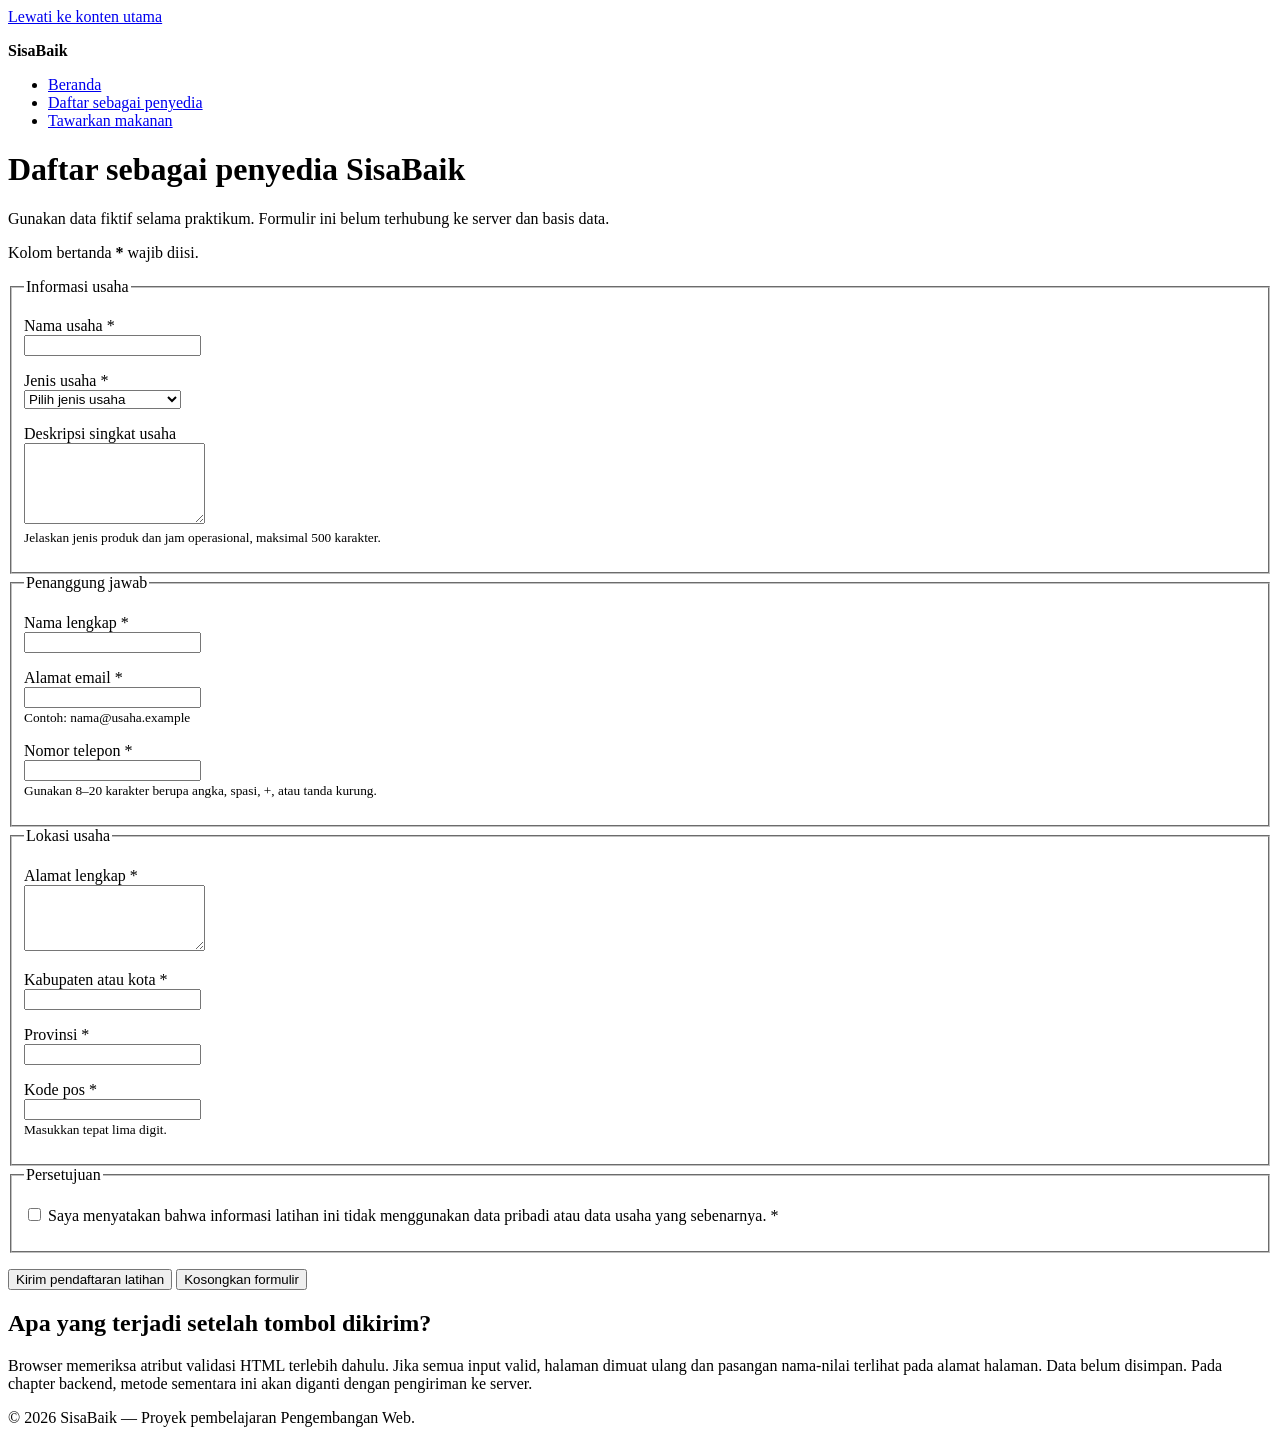
==== daftar-penyedia.html @ 088950e3 "feat: add accessible provider registration form" ====
<!doctype html>
<html lang="id">
<head>
<meta charset="utf-8">
<meta name="viewport" content="width=device-width, initial-scale=1">
<meta
name="description"
content="Formulir prototipe untuk mendaftarkan usaha sebagai penyedia makanan di SisaBaik."
>
<title>Daftar Penyedia | SisaBaik</title>
</head>
<body>
<a href="#konten-utama">Lewati ke konten utama</a>
<header>
<p><strong>SisaBaik</strong></p>
<nav aria-label="Navigasi utama">
<ul>
<li><a href="index.html">Beranda</a></li>
<li>
<a href="daftar-penyedia.html" aria-current="page">
Daftar sebagai penyedia
</a>
</li>
<li><a href="tawarkan-makanan.html">Tawarkan makanan</a></li>
</ul>
</nav>
</header>
<main id="konten-utama" tabindex="-1">
<h1>Daftar sebagai penyedia SisaBaik</h1>
<p>
Gunakan data fiktif selama praktikum. Formulir ini belum terhubung ke
server dan basis data.
</p>
<p id="petunjuk-wajib">Kolom bertanda <strong>*</strong> wajib diisi.</p>
<form
action="daftar-penyedia.html"
method="get"
aria-describedby="petunjuk-wajib"
>
<fieldset>
<legend>Informasi usaha</legend>
<p>
<label for="nama-usaha">Nama usaha *</label><br>
<input
type="text"
id="nama-usaha"
name="nama_usaha"
autocomplete="organization"
minlength="3"
maxlength="100"
required
>
</p>
<p>
<label for="jenis-usaha">Jenis usaha *</label><br>
<select id="jenis-usaha" name="jenis_usaha" required>
<option value="">Pilih jenis usaha</option>
<option value="restoran">Restoran</option>
<option value="toko-roti">Toko roti</option>
<option value="katering">Katering</option>
<option value="ritel">Toko ritel</option>
<option value="hotel">Hotel atau penginapan</option>
<option value="lainnya">Lainnya</option>
</select>
</p>
<p>
<label for="deskripsi-usaha">Deskripsi singkat usaha</label><br>
<textarea
id="deskripsi-usaha"
name="deskripsi_usaha"
rows="5"
maxlength="500"
aria-describedby="bantuan-deskripsi"
></textarea><br>
<small id="bantuan-deskripsi">
Jelaskan jenis produk dan jam operasional, maksimal 500 karakter.
</small>
</p>
</fieldset>
<fieldset>
<legend>Penanggung jawab</legend>
<p>
<label for="nama-penanggung-jawab">Nama lengkap *</label><br>
<input
type="text"
id="nama-penanggung-jawab"
name="nama_penanggung_jawab"
autocomplete="name"
minlength="3"
maxlength="100"
required
>
</p>
<p>
<label for="email">Alamat email *</label><br>
<input
type="email"
id="email"
name="email"
autocomplete="email"
maxlength="254"
aria-describedby="bantuan-email"
required
><br>
<small id="bantuan-email">Contoh: nama@usaha.example</small>
</p>
<p>
<label for="telepon">Nomor telepon *</label><br>
<input
type="tel"
id="telepon"
name="telepon"
autocomplete="tel"
inputmode="tel"
pattern="[0-9+() ]{8,20}"
aria-describedby="bantuan-telepon"
required
><br>
<small id="bantuan-telepon">
Gunakan 8–20 karakter berupa angka, spasi, +, atau tanda kurung.
</small>
</p>
</fieldset>
<fieldset>
<legend>Lokasi usaha</legend>
<p>
<label for="alamat">Alamat lengkap *</label><br>
<textarea
id="alamat"
name="alamat"
rows="4"
autocomplete="street-address"
minlength="10"
maxlength="250"
required
></textarea>
</p>
<p>
<label for="kota">Kabupaten atau kota *</label><br>
<input
type="text"
id="kota"
name="kota"
autocomplete="address-level2"
maxlength="100"
required
>
</p>
<p>
<label for="provinsi">Provinsi *</label><br>
<input
type="text"
id="provinsi"
name="provinsi"
autocomplete="address-level1"
maxlength="100"
required
>
</p>
<p>
<label for="kode-pos">Kode pos *</label><br>
<input
type="text"
id="kode-pos"
name="kode_pos"
autocomplete="postal-code"
inputmode="numeric"
pattern="[0-9]{5}"
aria-describedby="bantuan-kode-pos"
required
><br>
<small id="bantuan-kode-pos">Masukkan tepat lima digit.</small>
</p>
</fieldset>
<fieldset>
<legend>Persetujuan</legend>
<p>
<input
type="checkbox"
id="persetujuan"
name="persetujuan"
value="setuju"
required
>
<label for="persetujuan">
Saya menyatakan bahwa informasi latihan ini tidak menggunakan
data pribadi atau data usaha yang sebenarnya. *
</label>
</p>
</fieldset>
<p>
<button type="submit">Kirim pendaftaran latihan</button>
<button type="reset">Kosongkan formulir</button>
</p>
</form>
<section aria-labelledby="catatan-prototipe">
<h2 id="catatan-prototipe">Apa yang terjadi setelah tombol dikirim?</h2>
<p>
Browser memeriksa atribut validasi HTML terlebih dahulu. Jika semua
input valid, halaman dimuat ulang dan pasangan nama-nilai terlihat
pada alamat halaman. Data belum disimpan. Pada chapter backend,
metode sementara ini akan diganti dengan pengiriman ke server.
</p>
</section>
</main>
<footer>
<p>&copy; 2026 SisaBaik — Proyek pembelajaran Pengembangan Web.</p>
</footer>
</body>
</html>
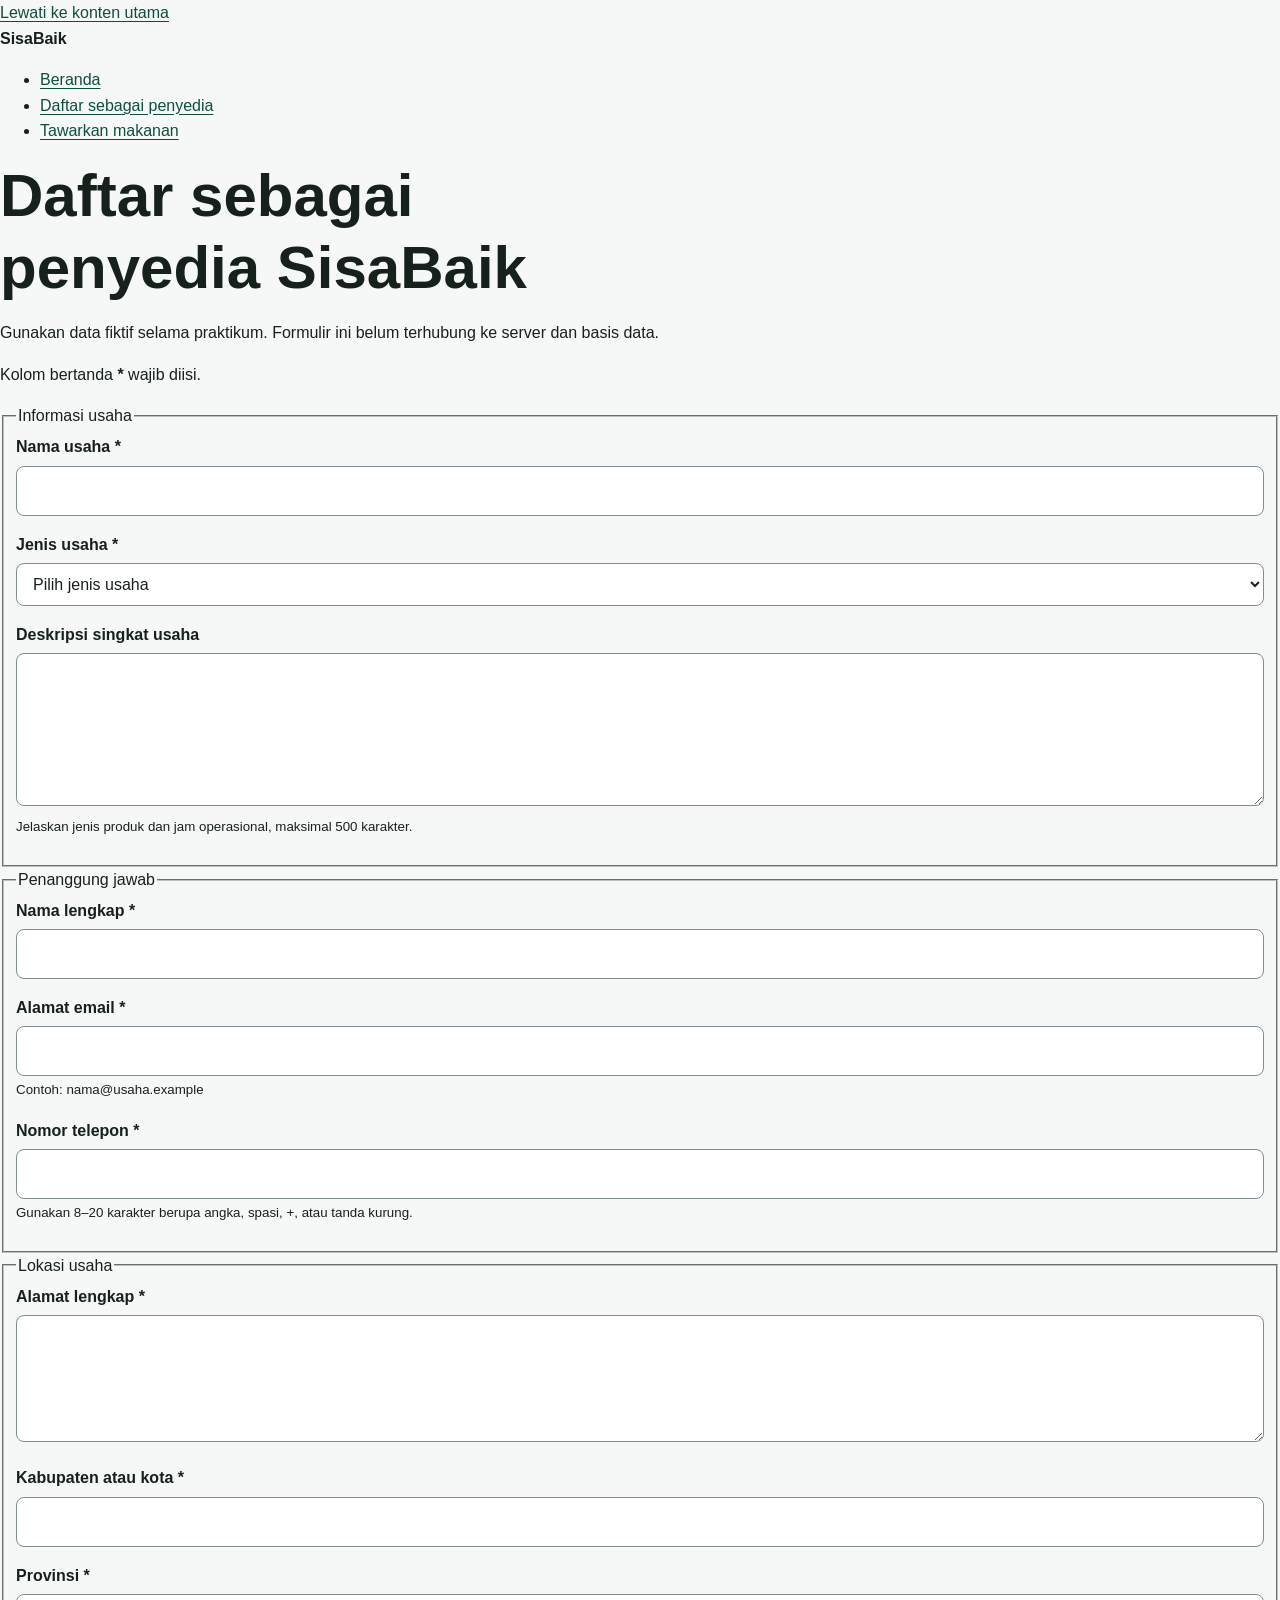
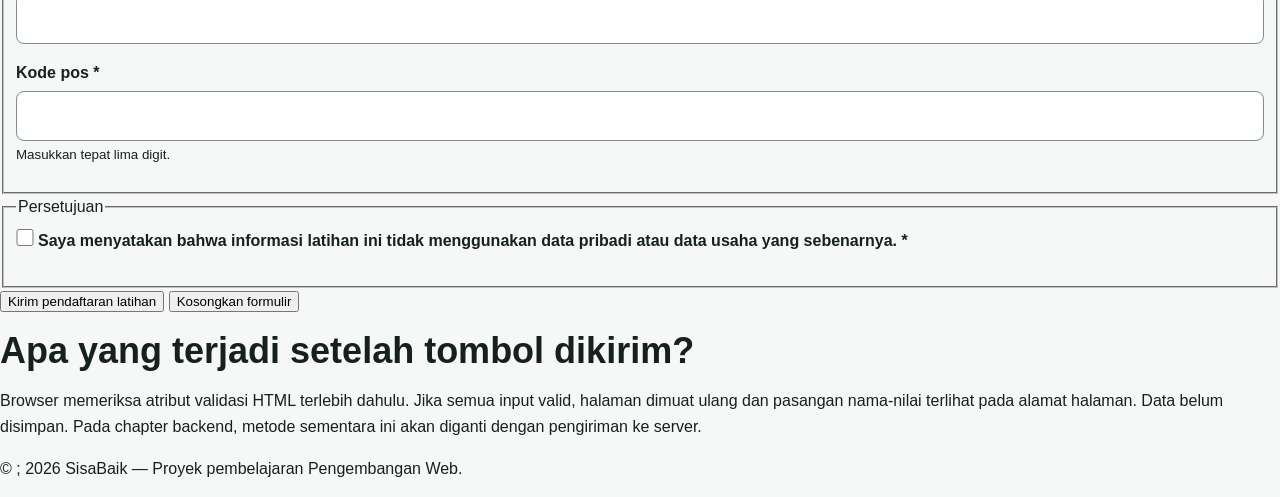
==== commit 97c233e8: "feat: add responsive SisaBaik visual system" ====
--- a/daftar-penyedia.html
+++ b/daftar-penyedia.html
@@ -8,6 +8,7 @@
 content="Formulir prototipe untuk mendaftarkan usaha sebagai penyedia makanan di SisaBaik."
 >
 <title>Daftar Penyedia | SisaBaik</title>
+<link rel="stylesheet" href="styles.css">
 </head>
 <body>
 <a href="#konten-utama">Lewati ke konten utama</a>
@@ -204,7 +205,7 @@
 </section>
 </main>
 <footer>
-<p>&copy; 2026 SisaBaik — Proyek pembelajaran Pengembangan Web.</p>
+<p>&copy ; 2026 SisaBaik — Proyek pembelajaran Pengembangan Web.</p>
 </footer>
 </body>
 </html>
--- a/styles.css
+++ b/styles.css
@@ -0,0 +1,366 @@
+:root {
+--color-primary: #176b4d;
+--color-primary-dark: #0f4f39;
+--color-primary-soft: #e8f5ef;
+--color-accent: #f2b84b;
+--color-text: #17211b;
+--color-muted: #52615a;
+--color-surface: #ffffff;
+--color-background: #f5f8f6;
+--color-border: #cbd8d1;
+--color-danger: #a52a2a;
+--shadow-card: 0 0.5rem 1.5rem rgb(23 33 27 / 10%);
+--radius-small: 0.5rem;
+--radius-medium: 0.9rem;
+--radius-large: 1.4rem;
+--content-width: 72rem;
+}
+*,
+*::before,
+*::after {
+box-sizing: border-box;
+}
+html {
+scroll-behavior: smooth;
+}
+body {
+margin: 0;
+background: var(--color-background);
+color: var(--color-text);
+font-family: Arial, Helvetica, sans-serif;
+font-size: 1rem;
+line-height: 1.6;
+}
+h1,
+h2,
+h3,
+p {
+margin-block-start: 0;
+}
+h1,
+h2,
+h3 {
+line-height: 1.2;
+}
+h1 {
+max-width: 18ch;
+margin-block-end: 1rem;
+font-size: clamp(2rem, 7vw, 3.75rem);
+}
+h2 {
+margin-block-end: 1rem;
+font-size: clamp(1.5rem, 4vw, 2.25rem);
+}
+h3 {
+margin-block-end: 0.6rem;
+font-size: 1.2rem;
+}
+a {
+color: var(--color-primary-dark);
+text-underline-offset: 0.2em;
+}
+a:hover {
+    text-decoration-thickness: 0.18em;
+}
+:focus-visible {
+outline: 0.2rem solid var(--color-accent);
+outline-offset: 0.2rem;
+}
+.skip-link {
+position: absolute;
+inset-block-start: 0.5rem;
+inset-inline-start: 0.5rem;
+z-index: 100;
+padding: 0.7rem 1rem;
+border-radius: var(--radius-small);
+background: var(--color-text);
+color: var(--color-surface);
+transform: translateY(-180%);
+}
+.skip-link:focus {
+transform: translateY(0);
+}
+.container {
+width: min(100% - 2rem, var(--content-width));
+margin-inline: auto;
+}
+.site-header {
+background: var(--color-surface);
+border-block-end: 0.0625rem solid var(--color-border);
+}
+.header-layout {
+display: flex;
+flex-direction: column;
+gap: 0.75rem;
+padding-block: 1rem;
+}
+.brand {
+margin: 0;
+color: var(--color-primary-dark);
+font-size: 1.4rem;
+font-weight: 700;
+}
+.nav-list {
+display: flex;
+flex-wrap: wrap;
+gap: 0.5rem 1rem;
+margin: 0;
+padding: 0;
+list-style: none;
+}
+.nav-list a {
+display: inline-block;
+padding-block: 0.35rem;
+font-weight: 700;
+}
+.nav-list a[aria-current="page"] {
+color: var(--color-primary);
+text-decoration-thickness: 0.2em;
+}
+.hero {
+padding-block: clamp(3rem, 10vw, 7rem);
+background:
+linear-gradient(135deg, rgb(232 245 239 / 95%), rgb(255 255 255 / 92%));
+}
+.hero-layout {
+display: grid;
+gap: 2rem;
+align-items: center;
+}
+.eyebrow {
+margin-block-end: 0.5rem;
+color: var(--color-primary-dark);
+font-weight: 700;
+letter-spacing: 0.05em;
+text-transform: uppercase;
+}
+.lead {
+max-width: 62ch;
+color: var(--color-muted);
+font-size: 1.1rem;
+}
+.hero-panel {
+padding: 1.5rem;
+border: 0.0625rem solid var(--color-border);
+border-radius: var(--radius-large);
+background: var(--color-surface);
+box-shadow: var(--shadow-card);
+}
+.hero-panel strong {
+display: block;
+color: var(--color-primary-dark);
+font-size: 2rem;
+}
+.button-group,
+.form-actions {
+display: flex;
+flex-wrap: wrap;
+gap: 0.75rem;
+align-items: center;
+}
+.button {
+display: inline-block;
+padding: 0.75rem 1rem;
+border: 0.125rem solid var(--color-primary);
+border-radius: var(--radius-small);
+background: var(--color-primary);
+color: var(--color-surface);
+font: inherit;
+font-weight: 700;
+line-height: 1.2;
+text-decoration: none;
+cursor: pointer;
+}
+.button:hover {
+background: var(--color-primary-dark);
+border-color: var(--color-primary-dark);
+}
+.button-secondary {
+background: transparent;
+color: var(--color-primary-dark);
+}
+.section {
+padding-block: clamp(2.5rem, 7vw, 5rem);
+}
+.section-alt {
+background: var(--color-surface);
+}
+.section-intro {
+max-width: 65ch;
+color: var(--color-muted);
+}
+.steps-grid,
+.benefit-grid,
+.offer-grid {
+display: grid;
+grid-template-columns: 1fr;
+gap: 1rem;
+}
+.card {
+padding: 1.25rem;
+border: 0.0625rem solid var(--color-border);
+border-radius: var(--radius-medium);
+background: var(--color-surface);
+box-shadow: var(--shadow-card);
+}
+.step-number {
+display: inline-grid;
+width: 2.25rem;
+height: 2.25rem;
+margin-block-end: 0.75rem;
+place-items: center;
+border-radius: 50%;
+background: var(--color-primary-soft);
+color: var(--color-primary-dark);
+font-weight: 700;
+}
+.offer-card {
+display: flex;
+flex-direction: column;
+overflow: hidden;
+border: 0.0625rem solid var(--color-border);
+border-radius: var(--radius-medium);
+background: var(--color-surface);
+box-shadow: var(--shadow-card);
+}
+.offer-card__visual {
+min-height: 8rem;
+background: linear-gradient(135deg, var(--color-primary), var(--color-primary-dark));
+}
+.offer-card__content {
+display: flex;
+flex: 1;
+flex-direction: column;
+padding: 1.25rem;
+}
+.offer-card__meta {
+color: var(--color-muted);
+}
+.offer-card__price {
+margin-block-start: auto;
+font-size: 1.15rem;
+}
+.badge {
+display: inline-block;
+width: fit-content;
+margin-block-end: 0.75rem;
+padding: 0.25rem 0.6rem;
+border-radius: 999px;
+background: var(--color-primary-soft);
+color: var(--color-primary-dark);
+font-size: 0.85rem;
+font-weight: 700;
+}
+.notice {
+padding: 1rem;
+border-inline-start: 0.3rem solid var(--color-primary);
+border-radius: var(--radius-small);
+background: var(--color-primary-soft);
+}
+.page-heading {
+padding-block: clamp(2.5rem, 7vw, 5rem) 2rem;
+}
+.form-card {
+max-width: 56rem;
+margin-block-end: 3rem;
+padding: clamp(1rem, 4vw, 2rem);
+border: 0.0625rem solid var(--color-border);
+border-radius: var(--radius-large);
+background: var(--color-surface);
+box-shadow: var(--shadow-card);
+}
+.form-section {
+margin: 0 0 1.5rem;
+padding: 1.25rem;
+border: 0.0625rem solid var(--color-border);
+border-radius: var(--radius-medium);
+}
+.form-section legend {
+padding-inline: 0.4rem;
+color: var(--color-primary-dark);
+font-size: 1.1rem;
+font-weight: 700;
+}
+label {
+display: inline-block;
+margin-block-end: 0.35rem;
+font-weight: 700;
+}
+input,
+select,
+textarea {
+width: 100%;
+padding: 0.7rem 0.75rem;
+border: 0.0625rem solid #809087;
+border-radius: var(--radius-small);
+background: var(--color-surface);
+color: var(--color-text);
+font: inherit;
+}
+textarea {
+resize: vertical;
+}
+input:focus,
+select:focus,
+textarea:focus {
+border-color: var(--color-primary-dark);
+}
+input[type="checkbox"],
+input[type="radio"] {
+width: 1.1rem;
+height: 1.1rem;
+margin: 0.2rem 0 0;
+accent-color: var(--color-primary);
+}
+.required-note {
+color: var(--color-muted);
+}
+.site-footer {
+padding-block: 2rem;
+background: var(--color-primary-dark);
+color: var(--color-surface);
+}
+.site-footer a {
+color: var(--color-surface);
+}
+.footer-layout {
+display: flex;
+flex-direction: column;
+gap: 0.5rem;
+}
+.footer-layout p,
+.footer-layout address {
+margin: 0;
+}
+@media (min-width: 48rem) {
+.header-layout {
+flex-direction: row;
+justify-content: space-between;
+align-items: center;
+}
+.hero-layout {
+grid-template-columns: minmax(0, 1.5fr) minmax(15rem, 0.7fr);
+}
+.steps-grid,
+.benefit-grid {
+grid-template-columns: repeat(3, minmax(0, 1fr));
+}
+.offer-grid {
+grid-template-columns: repeat(2, minmax(0, 1fr));
+}
+.footer-layout {
+flex-direction: row;
+justify-content: space-between;
+align-items: center;
+}
+}
+@media (min-width: 68rem) {
+.offer-grid {
+grid-template-columns: repeat(3, minmax(0, 1fr));
+}
+}
+@media (prefers-reduced-motion: reduce) {
+html {
+scroll-behavior: auto;
+}
+}
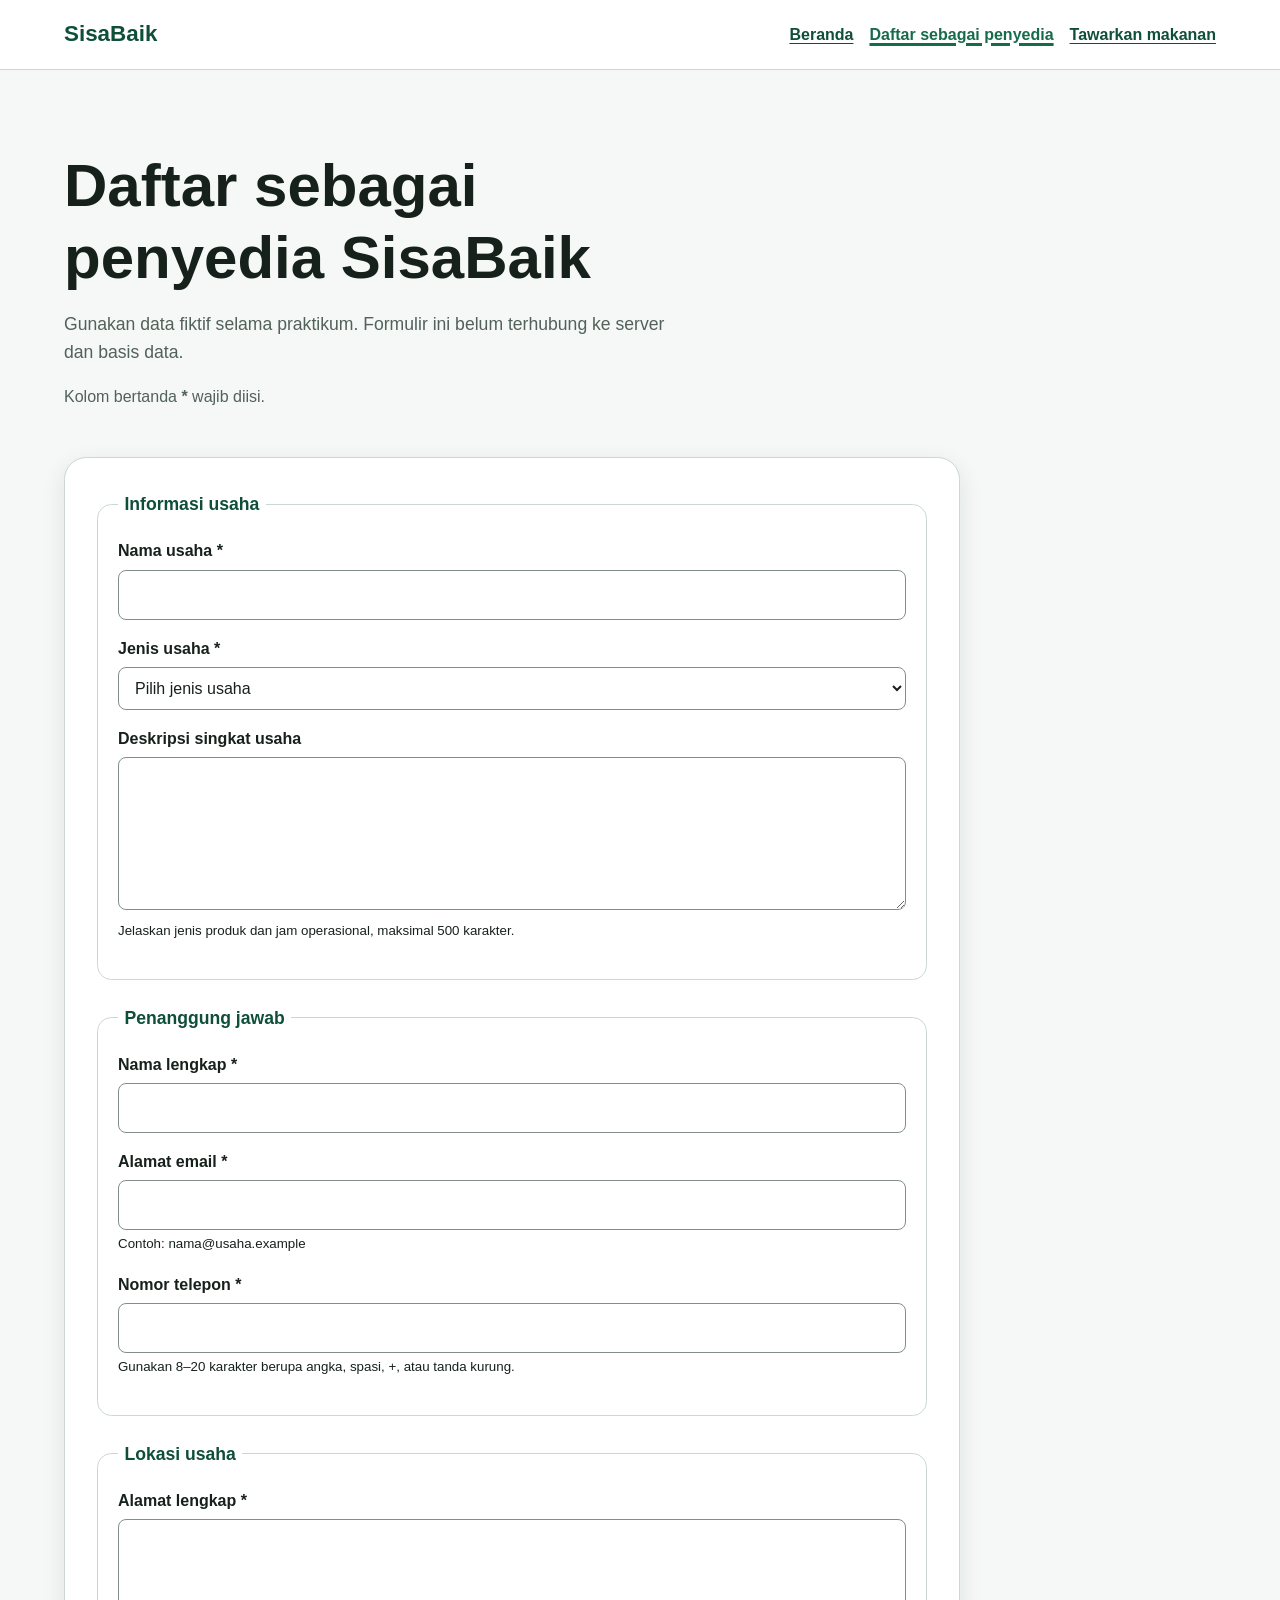
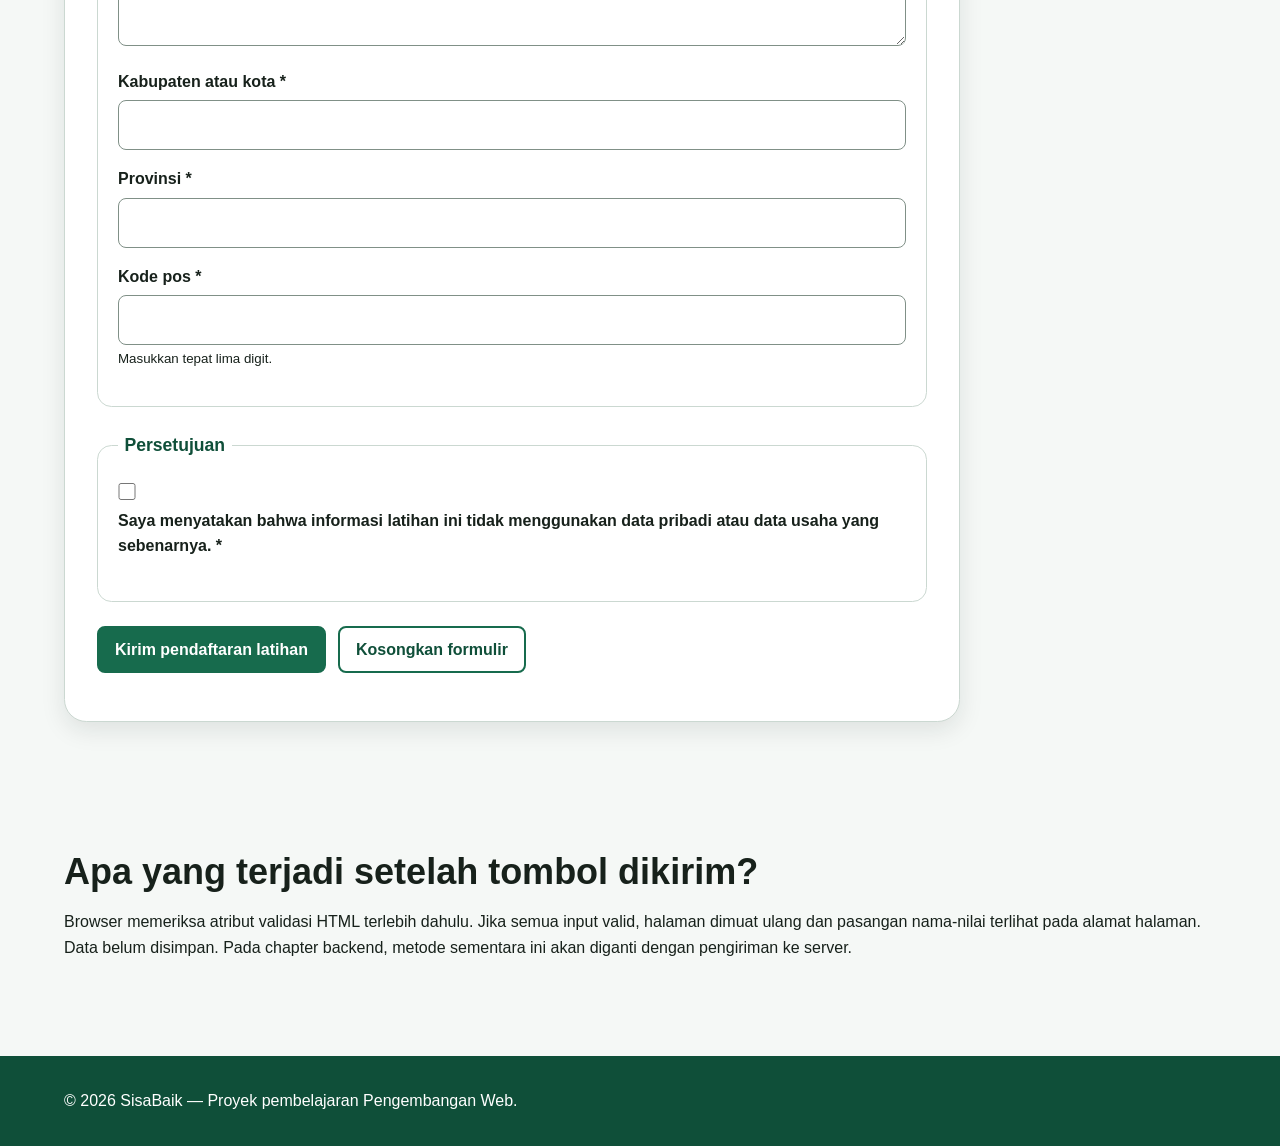
==== commit 9bd9c258: "style: apply responsive layout to SisaBaik pages" ====
--- a/daftar-penyedia.html
+++ b/daftar-penyedia.html
@@ -11,11 +11,12 @@
 <link rel="stylesheet" href="styles.css">
 </head>
 <body>
-<a href="#konten-utama">Lewati ke konten utama</a>
-<header>
-<p><strong>SisaBaik</strong></p>
+<a class="skip-link" href="#konten-utama">Lewati ke konten utama</a>
+<header class="site-header">
+<div class="container header-layout">
+<p class="brand">SisaBaik</p>
 <nav aria-label="Navigasi utama">
-<ul>
+<ul class="nav-list">
 <li><a href="index.html">Beranda</a></li>
 <li>
 <a href="daftar-penyedia.html" aria-current="page">
@@ -25,20 +26,24 @@
 <li><a href="tawarkan-makanan.html">Tawarkan makanan</a></li>
 </ul>
 </nav>
+</div>
 </header>
-<main id="konten-utama" tabindex="-1">
+<main class="container" id="konten-utama" tabindex="-1">
+<div class="page-heading">
 <h1>Daftar sebagai penyedia SisaBaik</h1>
-<p>
-Gunakan data fiktif selama praktikum. Formulir ini belum terhubung ke
+<p class="lead">
+    Gunakan data fiktif selama praktikum. Formulir ini belum terhubung ke
 server dan basis data.
 </p>
-<p id="petunjuk-wajib">Kolom bertanda <strong>*</strong> wajib diisi.</p>
+<p class="required-note" id="petunjuk-wajib">Kolom bertanda <strong>*</strong> wajib diisi.</p>
+</div>
 <form
+class="form-card"
 action="daftar-penyedia.html"
 method="get"
 aria-describedby="petunjuk-wajib"
 >
-<fieldset>
+<fieldset class="form-section">
 <legend>Informasi usaha</legend>
 <p>
 <label for="nama-usaha">Nama usaha *</label><br>
@@ -78,7 +83,7 @@
 </small>
 </p>
 </fieldset>
-<fieldset>
+<fieldset class="form-section">
 <legend>Penanggung jawab</legend>
 <p>
 <label for="nama-penanggung-jawab">Nama lengkap *</label><br>
@@ -122,10 +127,10 @@
 </small>
 </p>
 </fieldset>
-<fieldset>
+<fieldset class="form-section">
 <legend>Lokasi usaha</legend>
 <p>
-<label for="alamat">Alamat lengkap *</label><br>
+    <label for="alamat">Alamat lengkap *</label><br>
 <textarea
 id="alamat"
 name="alamat"
@@ -173,7 +178,7 @@
 <small id="bantuan-kode-pos">Masukkan tepat lima digit.</small>
 </p>
 </fieldset>
-<fieldset>
+<fieldset class="form-section">
 <legend>Persetujuan</legend>
 <p>
 <input
@@ -189,12 +194,12 @@
 </label>
 </p>
 </fieldset>
-<p>
-<button type="submit">Kirim pendaftaran latihan</button>
-<button type="reset">Kosongkan formulir</button>
+<p class="form-actions">
+<button class="button" type="submit">Kirim pendaftaran latihan</button>
+<button class="button button-secondary" type="reset">Kosongkan formulir</button>
 </p>
 </form>
-<section aria-labelledby="catatan-prototipe">
+<section class="section" aria-labelledby="catatan-prototipe">
 <h2 id="catatan-prototipe">Apa yang terjadi setelah tombol dikirim?</h2>
 <p>
 Browser memeriksa atribut validasi HTML terlebih dahulu. Jika semua
@@ -204,8 +209,10 @@
 </p>
 </section>
 </main>
-<footer>
-<p>&copy ; 2026 SisaBaik — Proyek pembelajaran Pengembangan Web.</p>
+<footer class="site-footer">
+<div class="container footer-layout">
+<p>&copy; 2026 SisaBaik — Proyek pembelajaran Pengembangan Web.</p>
+</div>
 </footer>
 </body>
 </html>
